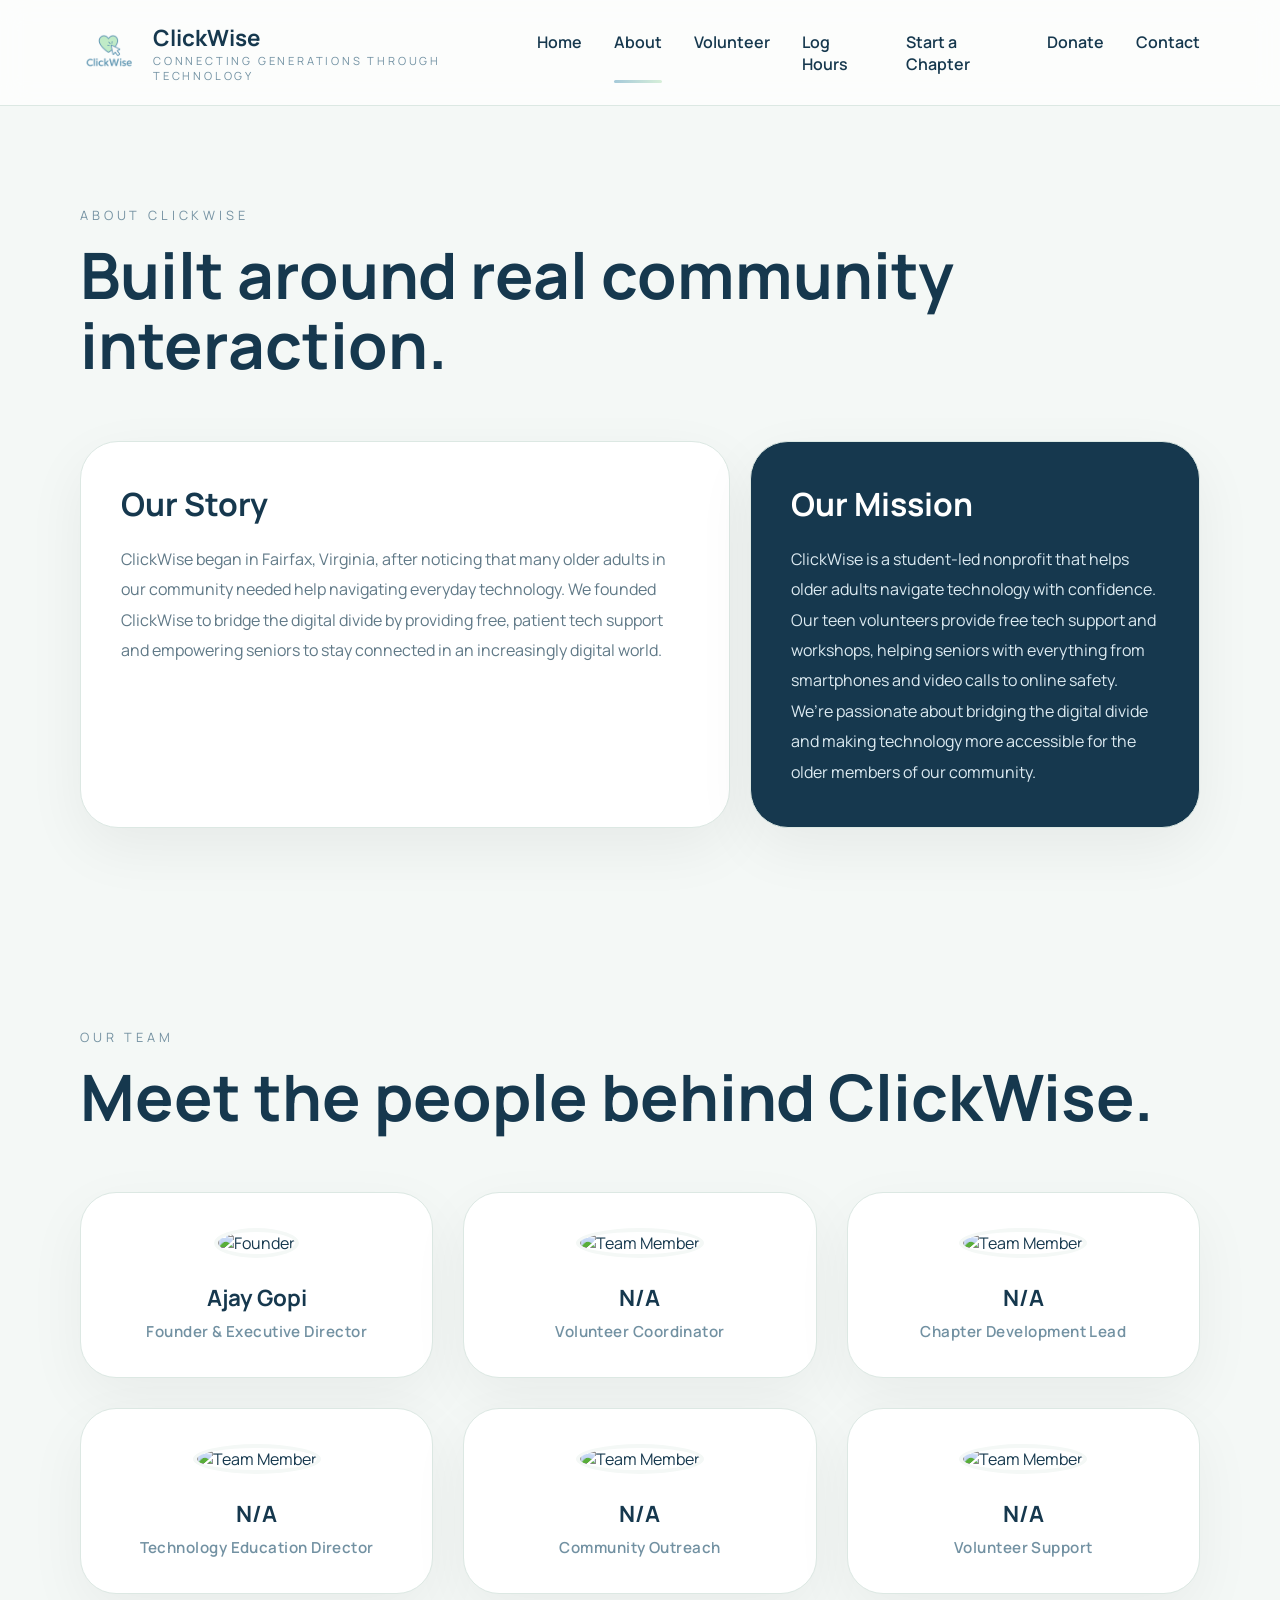
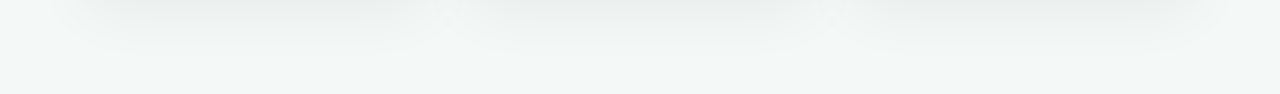
==== about.html @ 91690f91 "initial commit" ====
<!DOCTYPE html>
<html lang="en">
<head>
<meta charset="UTF-8">
<meta name="viewport" content="width=device-width, initial-scale=1.0">
<title>About | ClickWise</title>
<link href="https://fonts.googleapis.com/css2?family=Manrope:wght@300;400;500;600;700;800&family=Instrument+Serif:ital@0;1&display=swap" rel="stylesheet">
<link rel="stylesheet" href="style.css">
</head>
<body>

<nav class="navbar">
<div class="nav-left">
<img src="clickwise_logo.png" class="logo">
<div>
<h1>ClickWise</h1>
<p>Connecting Generations Through Technology</p>
</div>
</div>
<div class="nav-links">
<a href="index.html">Home</a>
<a href="about.html" class="active">About</a>
<a href="volunteer.html">Volunteer</a>
<a href="hours.html">Log Hours</a>
<a href="chapter.html">Start a Chapter</a>
<a href="donate.html">Donate</a>
<a href="contact.html">Contact</a>
</div>
</nav>

<section class="section">
<div class="section-title">
<p>About ClickWise</p>
<h2>Built around real community interaction.</h2>
</div>

<div class="grid-2">
<div class="story-card">
<h3>Our Story</h3>
<p>ClickWise began in Fairfax, Virginia, after noticing that many older adults in our community needed help navigating everyday technology. We founded ClickWise to bridge the digital divide by providing free, patient tech support and empowering seniors to stay connected in an increasingly digital world.
</p>
</div>

<div class="story-card dark-card">
<h3>Our Mission</h3>
<p>ClickWise is a student-led nonprofit that helps older adults navigate technology with confidence. Our teen volunteers provide free tech support and workshops, helping seniors with everything from smartphones and video calls to online safety. We’re passionate about bridging the digital divide and making technology more accessible for the older members of our community.
</p>
</div>
</div>
</section>

<section class="section">
  <div class="section-title">
    <p>Our Team</p>
    <h2>Meet the people behind ClickWise.</h2>
  </div>

  <div class="grid-3">

    <div class="team-card">
      <img src="images/founder.jpg" alt="Founder">
      <h3>Ajay Gopi</h3>
      <p class="role">Founder & Executive Director</p>
    </div>

    <div class="team-card">
      <img src="images/person2.jpg" alt="Team Member">
      <h3>N/A</h3>
      <p class="role">Volunteer Coordinator</p>
    </div>

    <div class="team-card">
      <img src="images/person3.jpg" alt="Team Member">
      <h3>N/A</h3>
      <p class="role">Chapter Development Lead</p>
    </div>

    <div class="team-card">
      <img src="images/person4.jpg" alt="Team Member">
      <h3>N/A</h3>
      <p class="role">Technology Education Director</p>
    </div>

    <div class="team-card">
      <img src="images/person5.jpg" alt="Team Member">
      <h3>N/A</h3>
      <p class="role">Community Outreach</p>
    </div>

    <div class="team-card">
      <img src="images/person6.jpg" alt="Team Member">
      <h3>N/A</h3>
      <p class="role">Volunteer Support</p>
    </div>

  </div>
</section>

<script src="script.js"></script>
</body>
</html>
---- style.css ----
* {
  margin: 0;
  padding: 0;
  box-sizing: border-box;
}

html {
  scroll-behavior: smooth;
}

body {
  font-family: 'Manrope', sans-serif;
  background: #f4f8f6;
  color: #16384E;
  overflow-x: hidden;
}

:root {
  --primary: #16384E;
  --secondary: #6B9FB8;
  --mint: #DDF5E4;
  --light: #F4F8F6;
  --white: #ffffff;
  --border: #DCE8E3;
}

.serif {
  font-family: 'Instrument Serif', serif;
}

.navbar {
  position: sticky;
  top: 0;
  z-index: 999;
  display: flex;
  justify-content: space-between;
  align-items: center;
  padding: 22px 80px;
  backdrop-filter: blur(14px);
  background: rgba(255,255,255,0.7);
  border-bottom: 1px solid var(--border);
}

.nav-left {
  display: flex;
  align-items: center;
  gap: 15px;
}

.logo {
  width: 58px;
  height: 58px;
  object-fit: contain;
  border-radius: 18px;
}

.nav-left h1 {
  font-size: 1.4rem;
}

.nav-left p {
  font-size: 0.7rem;
  letter-spacing: 0.25em;
  text-transform: uppercase;
  color: #7291A2;
}

.nav-links {
  display: flex;
  gap: 32px;
}

.nav-links a {
  color: var(--primary);
  text-decoration: none;
  font-weight: 600;
  position: relative;
}

.nav-links a::after {
  content: '';
  position: absolute;
  bottom: -6px;
  left: 0;
  width: 0%;
  height: 2px;
  background: var(--secondary);
  transition: 0.3s ease;
}

.nav-links a:hover::after {
  width: 100%;
}

.secondary-btn {
  display: inline-flex;
  align-items: center;
  justify-content: center;
  border-radius: 999px;
  padding: 18px 30px;
  text-decoration: none;
  font-weight: 600;
  transition: 0.35s ease;
}

.primary-btn {
  display: inline-flex;
  align-items: center;
  justify-content: center;
  gap: 10px;

  padding: 18px 34px;

  border: none;
  border-radius: 999px;

  background: linear-gradient(
    135deg,
    #16384E,
    #245673
  );

  color: white;
  text-decoration: none;

  font-family: 'Manrope', sans-serif;
  font-size: 0.95rem;
  font-weight: 700;
  letter-spacing: 0.02em;

  cursor: pointer;

  box-shadow:
    0 15px 30px rgba(22,56,78,.15);

  transition: all .35s ease;
}

.primary-btn:hover {
  transform: translateY(-4px);
  box-shadow:
    0 20px 40px rgba(22,56,78,.22);
}

.primary-btn:active {
  transform: translateY(-1px);
}

.secondary-btn {
  border: 1px solid #A6C8D8;
  color: var(--primary);
}

.secondary-btn:hover {
  background: white;
}

.hero {
  min-height: 92vh;
  display: grid;
  grid-template-columns: 1fr 1fr;
  align-items: center;
  gap: 80px;
  padding: 80px;
  position: relative;
}

.hero::before {
  content: '';
  position: absolute;
  top: -200px;
  left: -150px;
  width: 500px;
  height: 500px;
  background: rgba(186,236,204,0.4);
  border-radius: 50%;
  filter: blur(80px);
}

.hero::after {
  content: '';
  position: absolute;
  bottom: -200px;
  right: -150px;
  width: 500px;
  height: 500px;
  background: rgba(122,183,220,0.35);
  border-radius: 50%;
  filter: blur(90px);
}

.hero-text {
  position: relative;
  z-index: 2;
}

.pill {
  display: inline-flex;
  align-items: center;
  gap: 10px;
  padding: 14px 22px;
  border-radius: 999px;
  border: 1px solid var(--border);
  background: white;
  margin-bottom: 30px;
  box-shadow: 0 10px 30px rgba(0,0,0,0.04);
}

.hero h1 {
  font-size: 6.5rem;
  line-height: 0.95;
  margin-bottom: 30px;
}

.hero h1 span {
  display: block;
  font-family: 'Instrument Serif', serif;
  color: var(--secondary);
  font-style: italic;
  font-weight: 400;
}

.hero p {
  font-size: 1.15rem;
  line-height: 1.9;
  color: #59727F;
  max-width: 620px;
  margin-bottom: 40px;
}

.hero-buttons {
  display: flex;
  gap: 20px;
}

.hero-card,
.card,
.feature-card,
.dashboard-card,
.story-card,
.timeline-card,
.event-card {
  background: white;
  border-radius: 38px;
  border: 1px solid var(--border);
  box-shadow: 0 20px 60px rgba(0,0,0,0.06);
}

.hero-card {
  padding: 45px;
  position: relative;
  z-index: 2;
}

.hero-card h3 {
  text-transform: uppercase;
  letter-spacing: 0.25em;
  font-size: 0.8rem;
  color: #6B8D9E;
  margin-bottom: 30px;
}

.hero-card h2 {
  font-size: 5rem;
  font-weight: 300;
}

.hero-card p {
  margin: 10px 0 40px;
}

.progress-group div {
  display: flex;
  justify-content: space-between;
  margin-bottom: 10px;
}

.progress-bar {
  width: 100%;
  height: 10px;
  background: #E8F0EC;
  border-radius: 999px;
  overflow: hidden;
}

.fill {
  width: 82%;
  height: 100%;
  background: linear-gradient(to right,#7CC8E3,#A5E7B6);
}

.section {
  padding: 100px 80px;
}

.section-title {
  margin-bottom: 60px;
}

.section-title p {
  text-transform: uppercase;
  letter-spacing: 0.3em;
  font-size: 0.8rem;
  color: #7693A3;
  margin-bottom: 16px;
}

.section-title h2 {
  font-size: 4rem;
  line-height: 1.1;
}

.grid-2,
.grid-3 {
  display: grid;
  gap: 30px;
}

.grid-2 {
  grid-template-columns: 1.3fr .9fr;
  gap: 20px;
  max-width: 1150px;
  margin: 0 auto;
}

.grid-3 {
  grid-template-columns: repeat(3,1fr);
}

.feature-card,
.story-card,
.event-card,
.timeline-card,
.dashboard-card {
  padding: 40px;
  transition: 0.4s ease;
}

.feature-card:hover,
.story-card:hover,
.event-card:hover,
.timeline-card:hover,
.dashboard-card:hover {
  transform: translateY(-10px);
}

.dark-card {
  background: var(--primary);
  color: white;
}

.dark-card p {
  color: #D7E8EF;
}

.feature-card h3,
.story-card h3,
.event-card h3,
.timeline-card h3 {
  font-size: 2rem;
  margin-bottom: 18px;
}

.feature-card p,
.story-card p,
.event-card p,
.timeline-card p {
  line-height: 1.9;
  color: #607987;
}

.dark-card p {
  color: #DCEAF1;
}

.timeline {
  display: grid;
  grid-template-columns: repeat(4,1fr);
  gap: 25px;
}

.big-number {
  font-size: 4rem;
  font-weight: 300;
  margin-bottom: 12px;
}

.form-group {
  display: flex;
  flex-direction: column;
  gap: 20px;
}

input,
textarea,
select {
  padding: 20px;
  border-radius: 22px;
  border: none;
  background: #F5F9F7;
  font-family: inherit;
  font-size: 1rem;
}

input:focus,
textarea:focus,
select:focus {
  outline: 2px solid #A5C9D9;
}

.footer {
  padding: 50px 80px;
  display: flex;
  justify-content: space-between;
  color: #6B8797;
}

.stats-grid {
  display: grid;
  grid-template-columns: repeat(4,1fr);
  gap: 25px;
}

.stat-card {
  background: white;
  padding: 40px;
  border-radius: 32px;
  border: 1px solid var(--border);
}

.faq {
  display: flex;
  flex-direction: column;
  gap: 20px;
}

.faq-item {
  background: white;
  padding: 35px;
  border-radius: 28px;
  border: 1px solid var(--border);
  cursor: pointer;
}

.faq-answer {
  display: none;
  margin-top: 18px;
  color: #607987;
  line-height: 1.8;
}

.map-placeholder {
  height: 450px;
  border-radius: 40px;
  background: linear-gradient(135deg,#DDF5E4,#C7DFEC);
  display: flex;
  align-items: center;
  justify-content: center;
  font-size: 2rem;
}

.team-card {
  background: white;
  border: 1px solid var(--border);
  border-radius: 36px;
  padding: 35px;
  text-align: center;
  transition: all 0.35s ease;
  box-shadow: 0 20px 60px rgba(0,0,0,0.05);
}

.team-card:hover {
  transform: translateY(-10px);
}

.team-card img {
  width: 110px;
  height: 110px;
  border-radius: 50%;
  object-fit: cover;
  margin-bottom: 24px;
  border: 4px solid #F4F8F6;
}

.team-card h3 {
  font-size: 1.4rem;
  margin-bottom: 8px;
  color: #16384E;
}

.team-card .role {
  color: #7291A2;
  font-size: 0.95rem;
  font-weight: 600;
  letter-spacing: 0.03em;
}

.hero-slider {
  position: relative;
  z-index: 2;
}

.slider-container {
  position: relative;
  overflow: hidden;
  border-radius: 42px;
  background: white;
  border: 1px solid var(--border);
  box-shadow: 0 30px 80px rgba(0,0,0,0.08);
}

.slide {
  display: none;
  position: relative;
}

.slide.active {
  display: block;
  animation: fadeIn 0.8s ease;
}

.slide img {
  width: 100%;
  height: 650px;
  object-fit: cover;
  display: block;
}

.slide-caption {
  position: absolute;
  left: 25px;
  bottom: 25px;

  background: rgba(255,255,255,0.85);
  backdrop-filter: blur(12px);

  padding: 14px 22px;
  border-radius: 999px;

  font-weight: 600;
  color: #16384E;
}

.slider-btn {
  position: absolute;
  top: 50%;
  transform: translateY(-50%);

  width: 52px;
  height: 52px;

  border: none;
  border-radius: 50%;

  background: rgba(255,255,255,0.9);
  backdrop-filter: blur(12px);

  cursor: pointer;
  font-size: 1.2rem;

  transition: 0.3s;
}

.slider-btn:hover {
  transform: translateY(-50%) scale(1.08);
}

.prev {
  left: 20px;
}

.next {
  right: 20px;
}

.slider-dots {
  position: absolute;
  bottom: 25px;
  right: 25px;

  display: flex;
  gap: 10px;
}

.dot {
  width: 10px;
  height: 10px;
  border-radius: 50%;
  background: rgba(255,255,255,0.5);
}

.dot.active {
  background: white;
}

@keyframes fadeIn {
  from {
    opacity: 0;
    transform: scale(1.02);
  }

  to {
    opacity: 1;
    transform: scale(1);
  }
}

@media(max-width:1100px){
  .hero,
  .grid-2,
  .grid-3,
  .timeline,
  .stats-grid {
    grid-template-columns: 1fr;
  }

  .navbar {
    padding: 20px 30px;
    flex-direction: column;
    gap: 20px;
  }

  .hero,
  .section {
    padding: 60px 30px;
  }

  .hero h1 {
    font-size: 4rem;
  }

  .nav-links {
    flex-wrap: wrap;
    justify-content: center;
  }
}

.workshops-panel {
  display: flex;
  flex-direction: column;
  gap: 20px;
}

.panel-header {
  display: flex;
  justify-content: space-between;
  align-items: center;
  margin-bottom: 10px;
}

.panel-header h3 {
  font-size: 1.6rem;
}

.panel-header span {
  color: #7f98a8;
  font-size: .9rem;
}

.workshop-card {
  background: white;
  border: 1px solid var(--border);
  border-radius: 28px;
  overflow: hidden;
  transition: .3s ease;
  cursor: pointer;
}

.workshop-card:hover {
  transform: translateY(-6px);
  box-shadow: 0 20px 40px rgba(0,0,0,.08);
}

.workshop-card img {
  width: 100%;
  height: 180px;
  object-fit: cover;
  display: block;
}

.workshop-content {
  padding: 24px;
}

.workshop-date {
  display: inline-block;
  padding: 6px 12px;
  background: #EAF5FB;
  color: #4F7488;
  border-radius: 999px;
  font-size: .85rem;
  margin-bottom: 14px;
}

.workshop-content h4 {
  font-size: 1.3rem;
  margin-bottom: 10px;
}

.workshop-content p {
  color: #6F8794;
  line-height: 1.7;
}


.nav-links a::after {
  content: "";
  position: absolute;
  left: 0;
  bottom: -8px;
  width: 0;
  height: 3px;
  border-radius: 999px;
  background: linear-gradient(
    90deg,
    #A5C9D9,
    #D7EFD9
  );
  transition: width .3s ease;
}

.nav-links a:hover::after {
  width: 100%;
}

.nav-links a.active::after {
  width: 100%;
}

.contact-card{
  display:flex;
  flex-direction:column;
  gap:28px;
  justify-content:center;
}

.contact-row{
  display:flex;
  align-items:flex-start;
  gap:18px;
}

.contact-icon{
    width:48px;
    height:48px;
    border-radius:14px;
    background:rgba(255,255,255,.08);
    display:flex;
    align-items:center;
    justify-content:center;
    color:#A5C9D9;
    font-size:1.1rem;
    flex-shrink:0;
}

.contact-row h4{
  margin-bottom:6px;
  font-size:1.05rem;
  color:white;
}

.contact-row p{
  margin:0;
  color:rgba(255,255,255,.75);
  line-height:1.6;
}

.send-btn{
    display:inline-flex;
    align-items:center;
    gap:10px;

    padding:16px 28px;

    border:none;
    border-radius:999px;

    background:linear-gradient(
        135deg,
        #A5C9D9,
        #D7EFD9
    );

    color:#163A52;
    font-family:'Manrope',sans-serif;
    font-size:1rem;
    font-weight:700;

    cursor:pointer;
    transition:.3s ease;
}

.send-btn:hover{
    transform:translateY(-3px);
    box-shadow:0 12px 24px rgba(0,0,0,.12);
}

/* Smaller contact card */

.contact-card {
    width: 100%;
    max-width: 500px;
    padding: 40px;
    height: fit-content;
    align-self: start;
}

.contact-card {
  display: flex;
  flex-direction: column;
  justify-content: flex-start;
  gap: 22px;
}

.contact-card {
    justify-content: flex-start;
}

/* Better contact rows */

.contact-row{
    display:flex;
    align-items:center;
    gap:18px;
}

.contact-row:not(:last-child){
    margin-bottom:18px;
}

/* Icon styling */

.contact-icon{
    width:52px;
    height:52px;

    border-radius:16px;

    background:rgba(255,255,255,.08);

    display:flex;
    align-items:center;
    justify-content:center;

    color:#A5C9D9;
    font-size:1.1rem;
}

/* Text styling */

.contact-row h4{
    margin:0 0 4px;
    font-size:1rem;
    color:white;
}

.contact-row p{
    margin:0;
    color:rgba(255,255,255,.75);
}

/* Links */

.contact-link{
    color:rgba(255,255,255,.75);
    text-decoration:none;
    transition:.2s;
}

.contact-link:hover{
    color:#D7EFD9;
}

/* Better button */

.send-btn{
    display:inline-flex;
    align-items:center;
    justify-content:center;
    gap:10px;

    padding:18px 32px;

    border:none;
    border-radius:999px;

    background:#16384E;

    color:white;

    font-family:'Manrope',sans-serif;
    font-size:.95rem;
    font-weight:700;

    cursor:pointer;
    transition:.3s ease;
}

.send-btn:hover{
    transform:translateY(-3px);
    background:#1E4B68;
    box-shadow:0 15px 30px rgba(22,56,78,.18);
}

.impact-image{
    width:100%;
    height:350px;
    object-fit:cover;
    border-radius:28px;
    margin-bottom:30px;
}

.impact-content h2{
    font-size:2.2rem;
    margin-bottom:15px;
}

.impact-content p{
    color:#607987;
    line-height:1.9;
    max-width:800px;
}

.impact-banner{
    display:grid;
    grid-template-columns:1.2fr 1fr;
    gap:40px;

    background:white;
    border:1px solid var(--border);
    border-radius:38px;

    padding:45px;

    box-shadow:0 20px 60px rgba(0,0,0,.05);
}

.impact-label{
    font-size:.8rem;
    letter-spacing:.3em;
    text-transform:uppercase;
    color:#7291A2;
    margin-bottom:20px;
}

.impact-banner h3{
    font-size:3rem;
    line-height:1.1;
    margin-bottom:20px;
    color:var(--primary);
}

.impact-banner p{
    color:#607987;
    line-height:1.9;
}

.impact-stats{
    display:flex;
    gap:40px;
    margin-top:35px;
}

.impact-stat h4{
    font-size:2.5rem;
    color:var(--primary);
}

.impact-stat span{
    color:#7291A2;
}

.impact-image img{
    width:100%;
    height:100%;
    object-fit:cover;
    border-radius:28px;
}

@media(max-width:1100px){

    .impact-banner{
        grid-template-columns:1fr;
    }

}

.volunteer-events{
    max-width:1100px;
    margin:0 auto;
}

.volunteer-intro{
    margin-bottom:30px;
}

.volunteer-intro h3{
    font-size:2rem;
    margin-bottom:10px;
}

.volunteer-intro p{
    color:#607987;
    line-height:1.8;
}

.event-row{
    display:grid;
    grid-template-columns:
      260px
      1fr
      60px;

    align-items:center;

    gap:30px;

    background:white;
    border:1px solid var(--border);
    border-radius:32px;

    overflow:hidden;

    text-decoration:none;
    color:inherit;

    margin-bottom:24px;

    transition:.3s ease;
}

.event-row:hover{
    transform:translateY(-6px);
    box-shadow:0 20px 50px rgba(0,0,0,.08);
}

.event-row img{
    width:100%;
    height:220px;
    object-fit:cover;
}

.event-row-content{
    padding:20px 0;
}

.event-date{
    display:inline-block;

    background:#EAF5FB;

    color:#557B90;

    padding:8px 14px;

    border-radius:999px;

    font-size:.85rem;

    margin-bottom:16px;
}

.event-row-content h4{
    font-size:2rem;
    margin-bottom:12px;
}

.event-row-content p{
    color:#607987;
    line-height:1.8;
}

.event-arrow{
    font-size:2rem;
    color:#7291A2;
    padding-right:30px;
}

@media(max-width:900px){

.event-row{
    grid-template-columns:1fr;
}

.event-row img{
    height:250px;
}

.event-arrow{
    display:none;
}

}
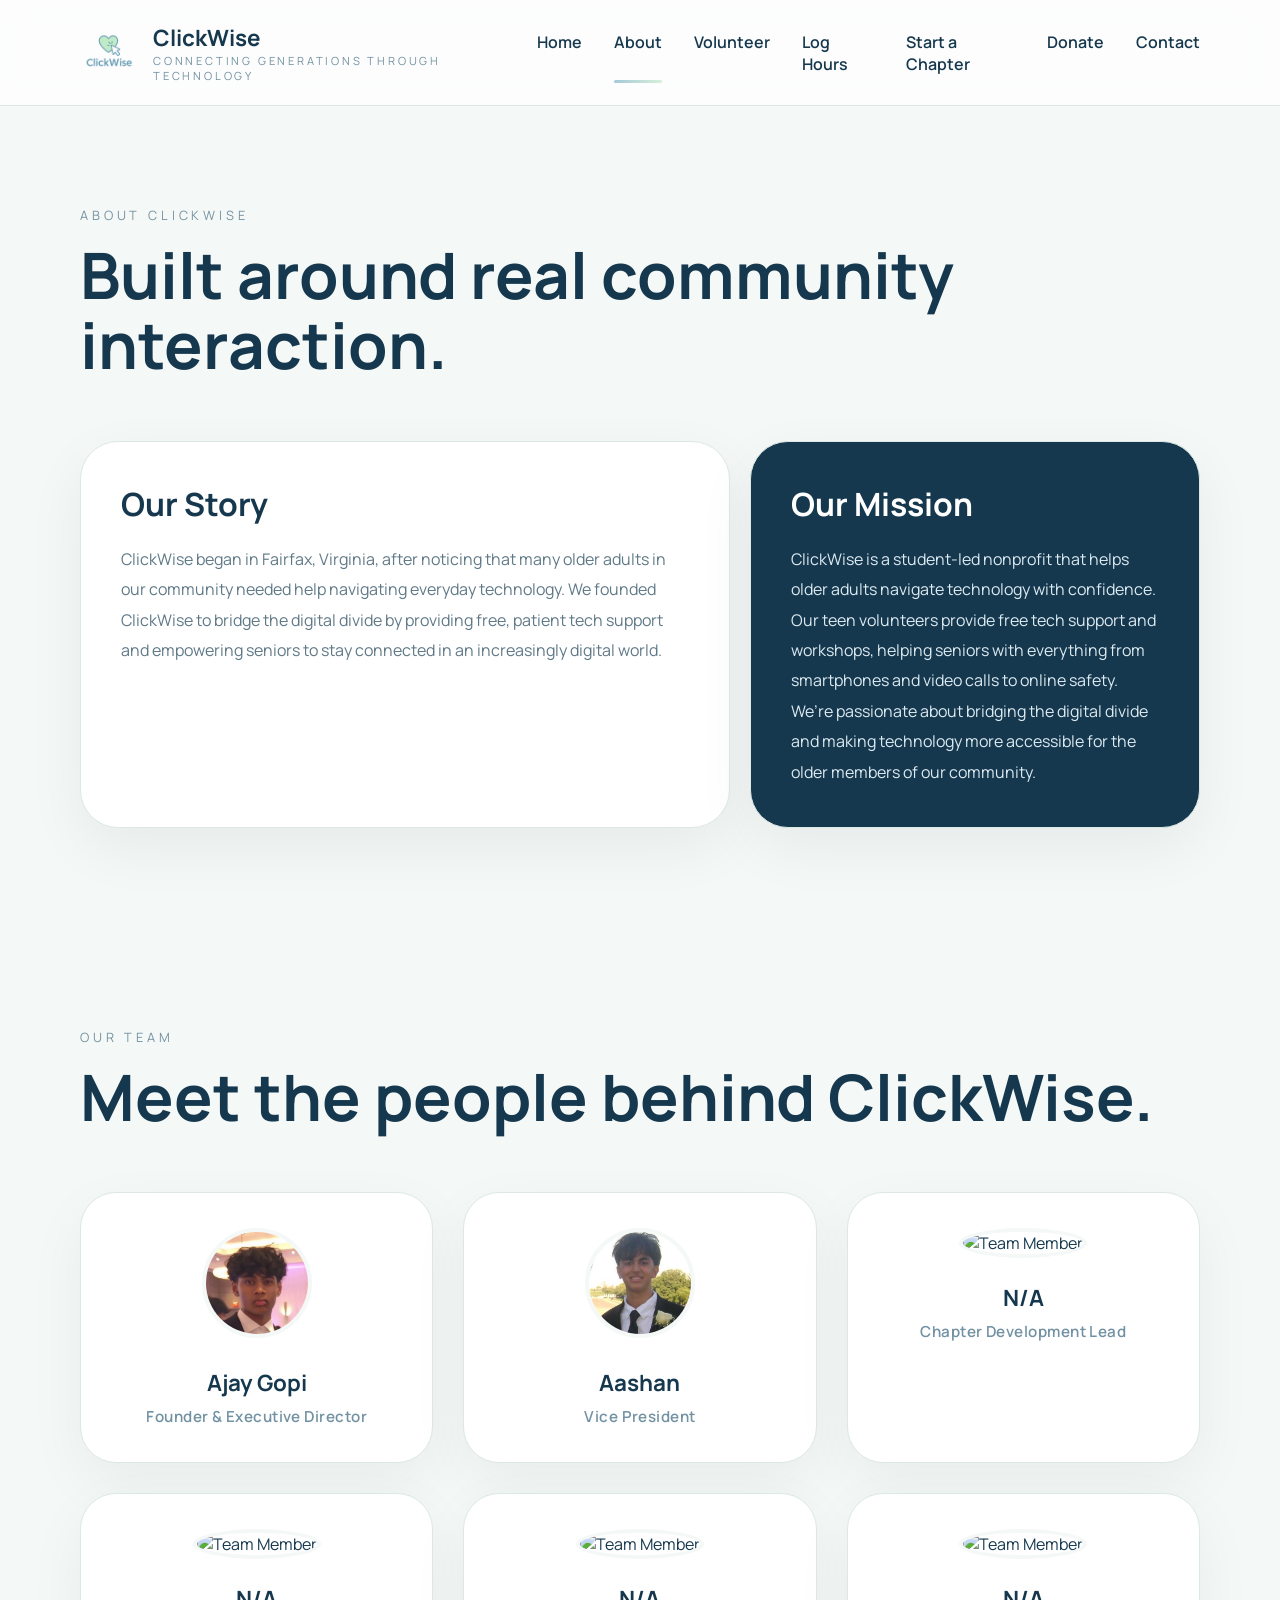
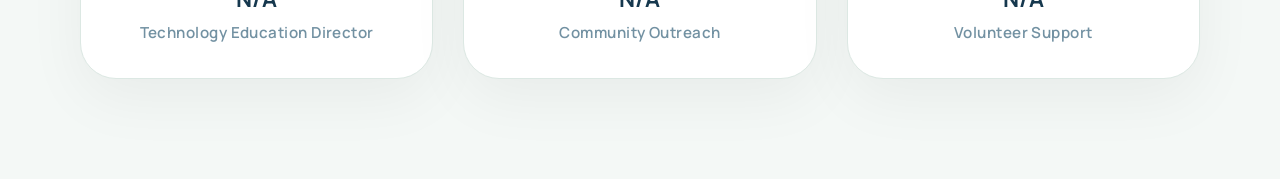
==== commit e0c2cdc1: "update" ====
--- a/about.html
+++ b/about.html
@@ -4,6 +4,12 @@
 <meta charset="UTF-8">
 <meta name="viewport" content="width=device-width, initial-scale=1.0">
 <title>About | ClickWise</title>
+
+<link rel="apple-touch-icon" sizes="180x180" href="/apple-touch-icon.png">
+<link rel="icon" type="image/png" sizes="32x32" href="/favicon-32x32.png">
+<link rel="icon" type="image/png" sizes="16x16" href="/favicon-16x16.png">
+<link rel="manifest" href="/site.webmanifest">
+
 <link href="https://fonts.googleapis.com/css2?family=Manrope:wght@300;400;500;600;700;800&family=Instrument+Serif:ital@0;1&display=swap" rel="stylesheet">
 <link rel="stylesheet" href="style.css">
 </head>
@@ -58,15 +64,15 @@
   <div class="grid-3">
 
     <div class="team-card">
-      <img src="images/founder.jpg" alt="Founder">
+      <img src="images/AJAY.jpeg" alt="Founder">
       <h3>Ajay Gopi</h3>
       <p class="role">Founder & Executive Director</p>
     </div>
 
     <div class="team-card">
-      <img src="images/person2.jpg" alt="Team Member">
-      <h3>N/A</h3>
-      <p class="role">Volunteer Coordinator</p>
+      <img src="images/AASHAN.jpeg" alt="Team Member">
+      <h3>Aashan </h3>
+      <p class="role">Vice President</p>
     </div>
 
     <div class="team-card">
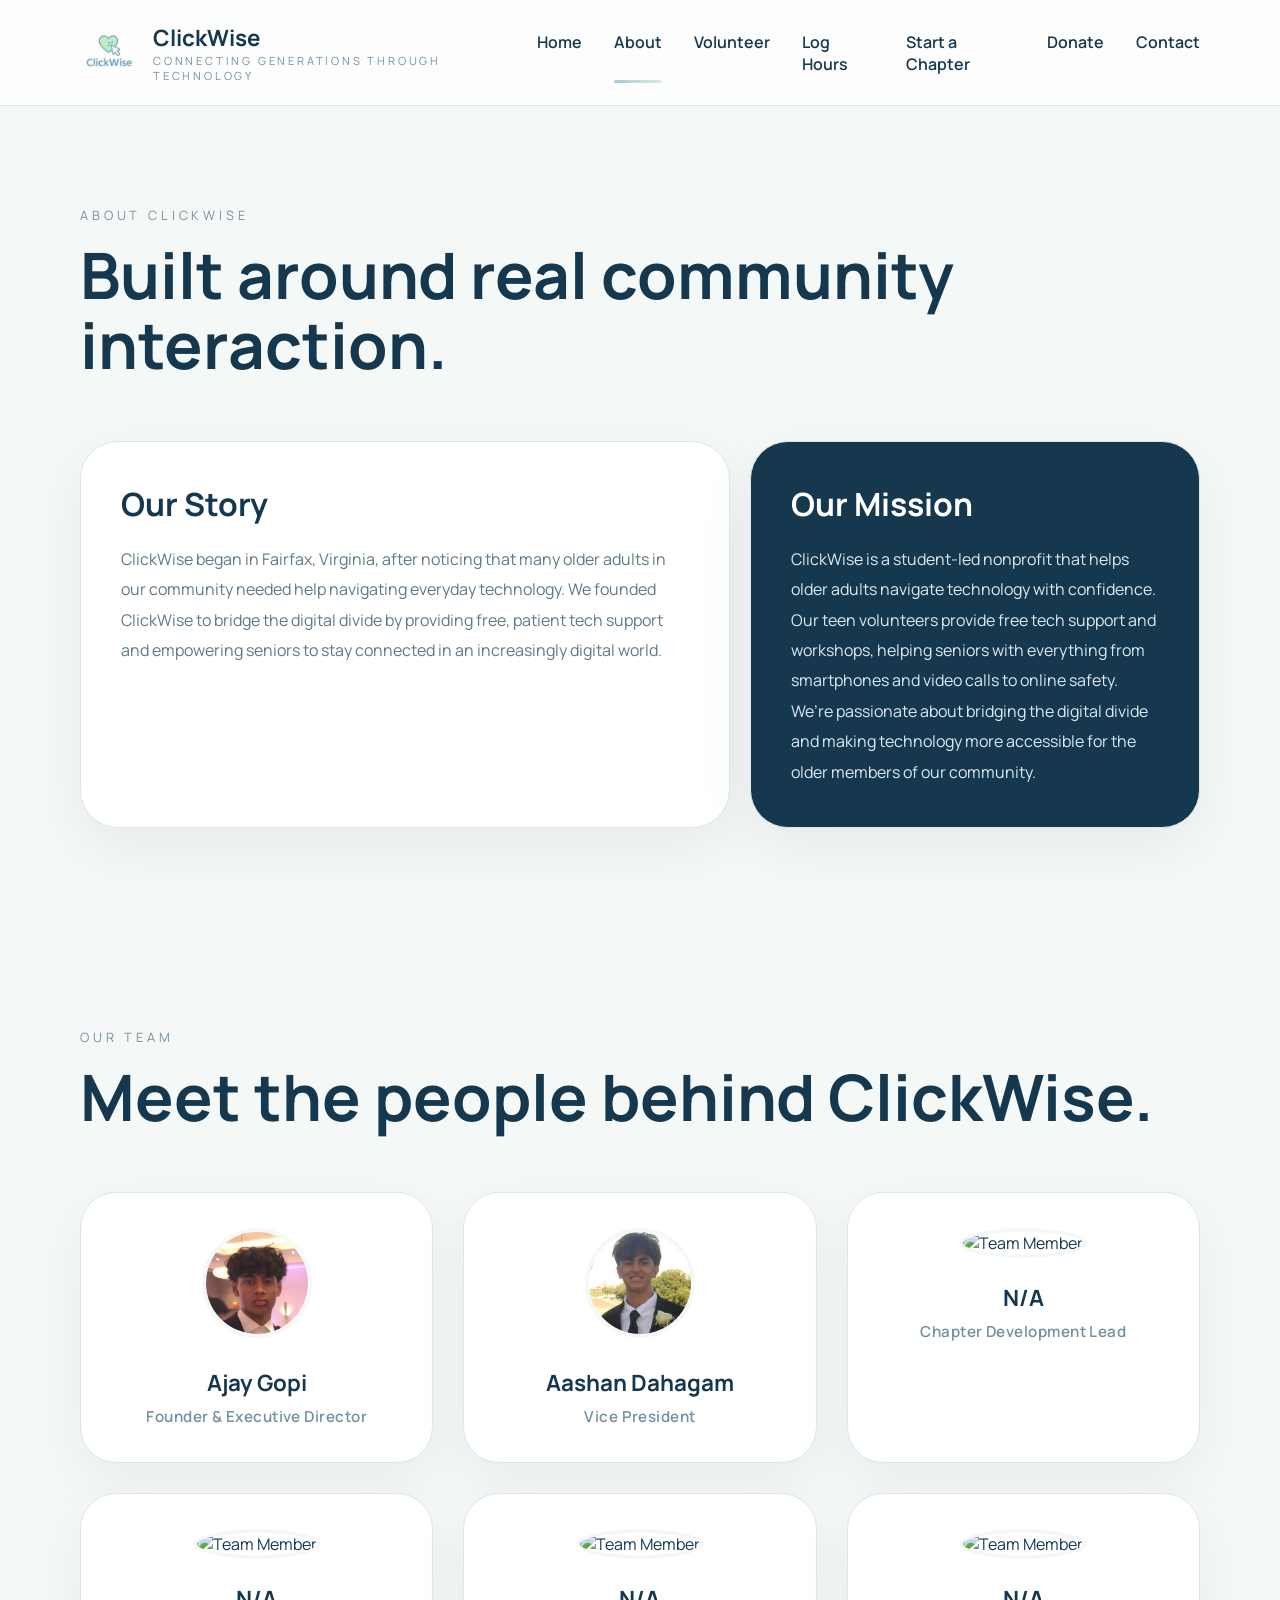
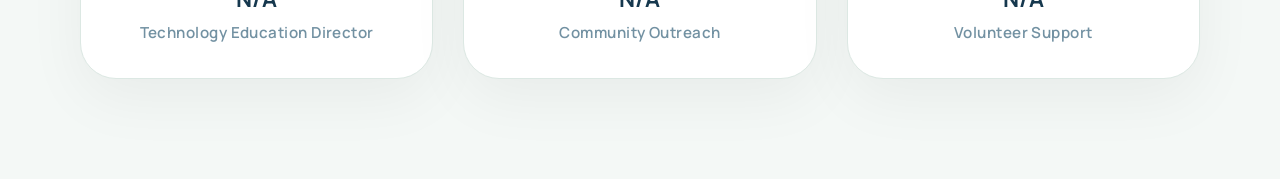
==== commit 36c21f00: "name" ====
--- a/about.html
+++ b/about.html
@@ -71,7 +71,7 @@
 
     <div class="team-card">
       <img src="images/AASHAN.jpeg" alt="Team Member">
-      <h3>Aashan </h3>
+      <h3>Aashan Dahagam</h3>
       <p class="role">Vice President</p>
     </div>
 
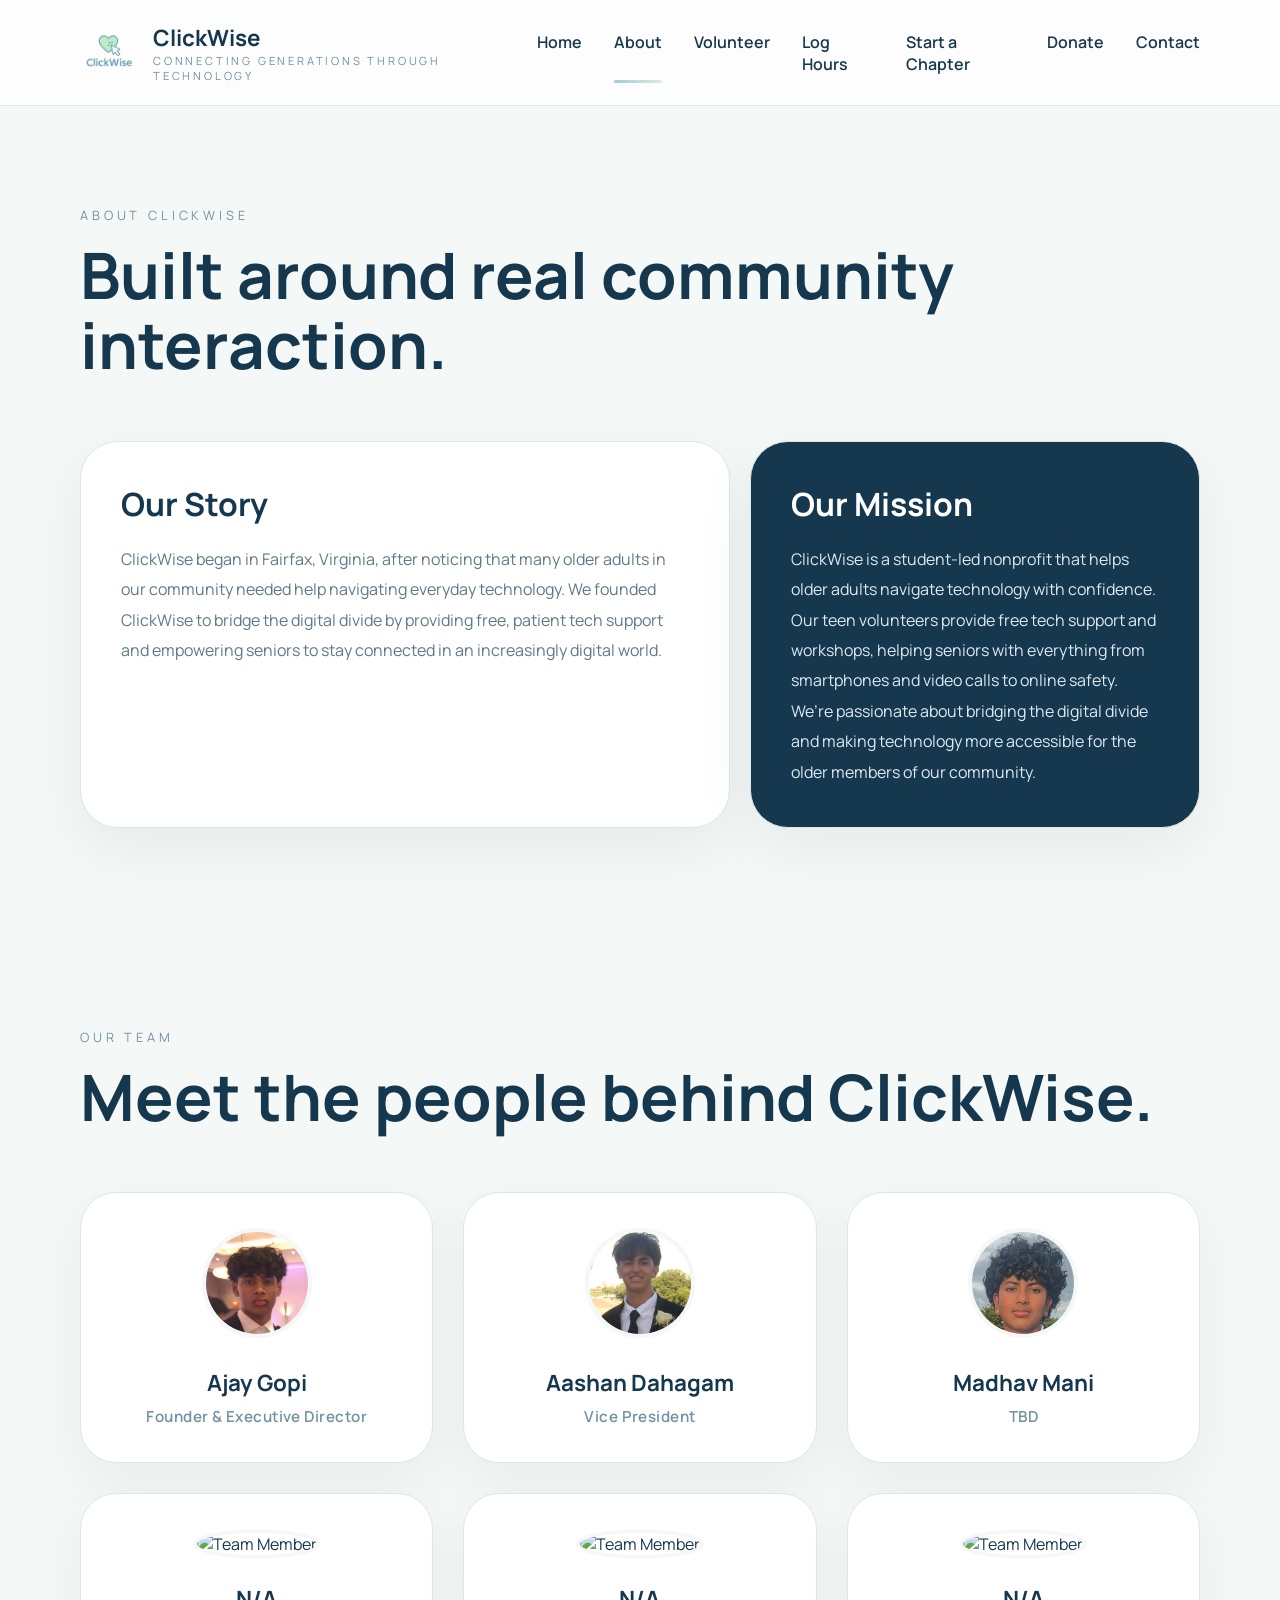
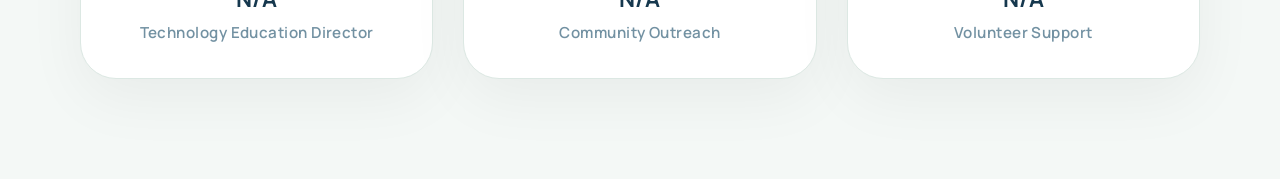
==== commit 991b451e: "update" ====
--- a/about.html
+++ b/about.html
@@ -76,9 +76,9 @@
     </div>
 
     <div class="team-card">
-      <img src="images/person3.jpg" alt="Team Member">
-      <h3>N/A</h3>
-      <p class="role">Chapter Development Lead</p>
+      <img src="images/madhav.jpeg" alt="Team Member">
+      <h3>Madhav Mani</h3>
+      <p class="role">TBD</p>
     </div>
 
     <div class="team-card">
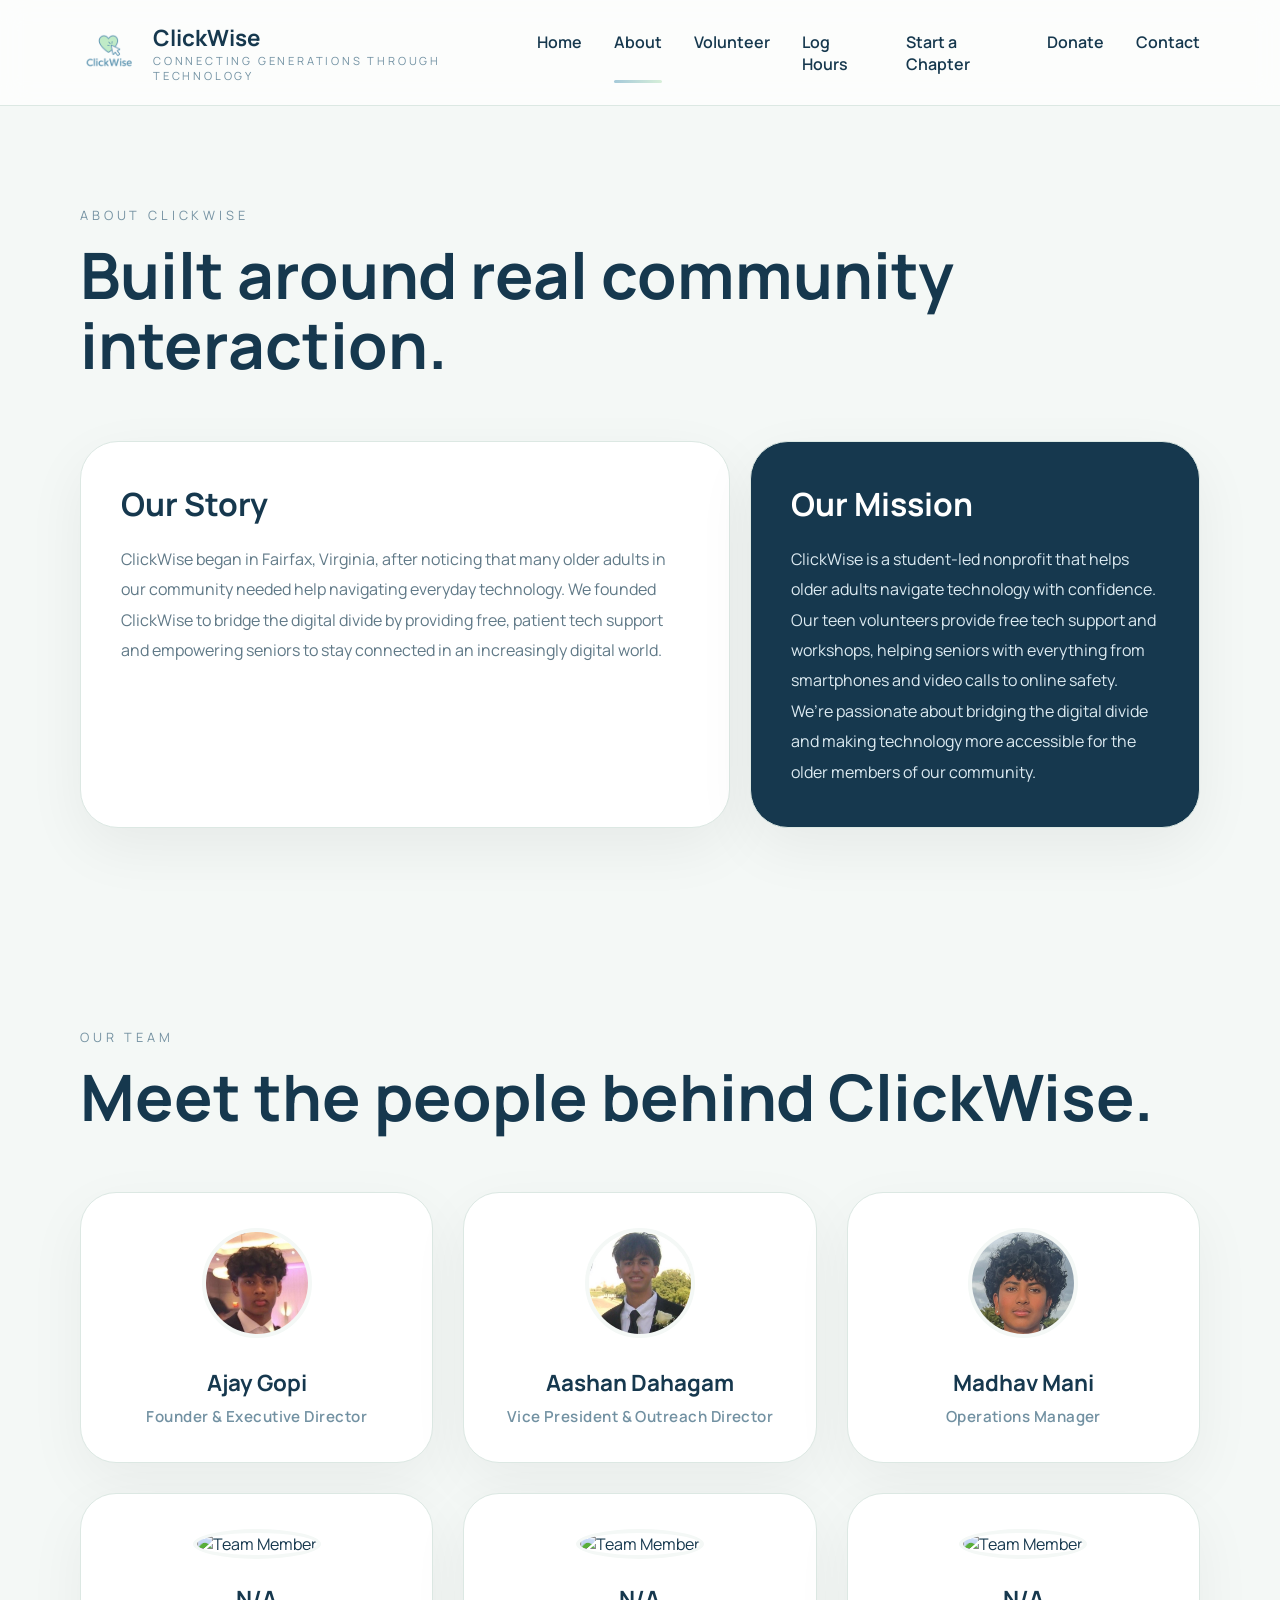
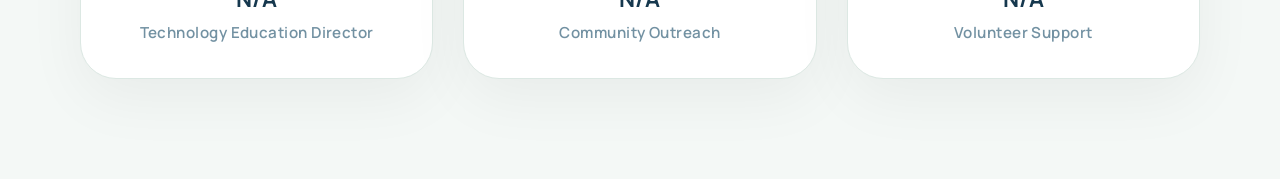
==== commit 7f3530f7: "Update website" ====
--- a/about.html
+++ b/about.html
@@ -72,13 +72,13 @@
     <div class="team-card">
       <img src="images/AASHAN.jpeg" alt="Team Member">
       <h3>Aashan Dahagam</h3>
-      <p class="role">Vice President</p>
+      <p class="role">Vice President & Outreach Director</p>
     </div>
 
     <div class="team-card">
       <img src="images/madhav.jpeg" alt="Team Member">
       <h3>Madhav Mani</h3>
-      <p class="role">TBD</p>
+      <p class="role">Operations Manager</p>
     </div>
 
     <div class="team-card">
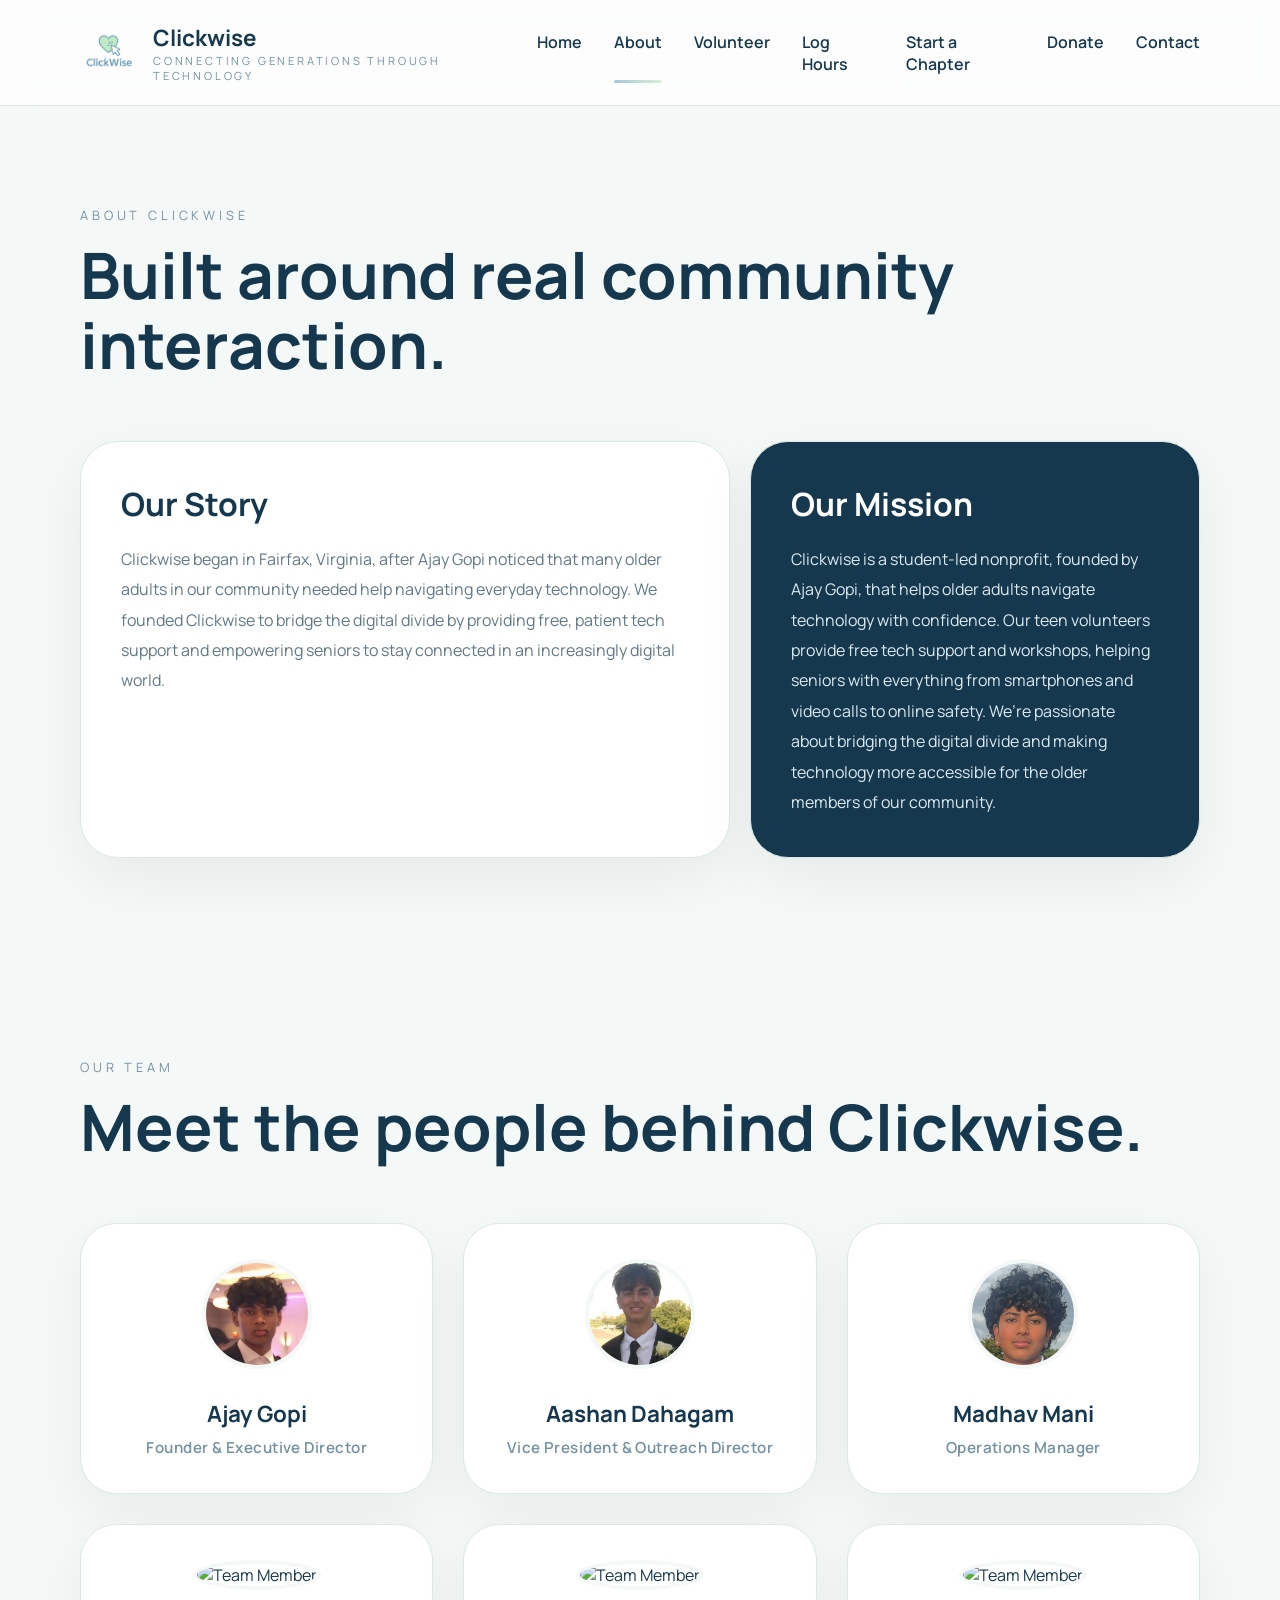
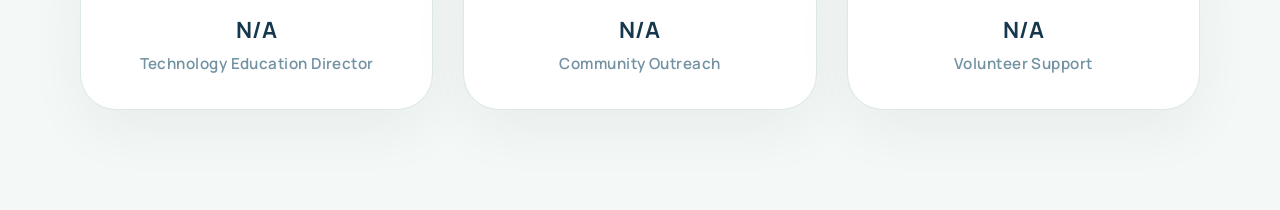
==== commit 2c9d7d79: "fix" ====
--- a/about.html
+++ b/about.html
@@ -3,7 +3,7 @@
 <head>
 <meta charset="UTF-8">
 <meta name="viewport" content="width=device-width, initial-scale=1.0">
-<title>About | ClickWise</title>
+<title>About | Clickwise</title>
 
 <link rel="apple-touch-icon" sizes="180x180" href="/apple-touch-icon.png">
 <link rel="icon" type="image/png" sizes="32x32" href="/favicon-32x32.png">
@@ -19,7 +19,7 @@
 <div class="nav-left">
 <img src="clickwise_logo.png" class="logo">
 <div>
-<h1>ClickWise</h1>
+<h1>Clickwise</h1>
 <p>Connecting Generations Through Technology</p>
 </div>
 </div>
@@ -36,20 +36,20 @@
 
 <section class="section">
 <div class="section-title">
-<p>About ClickWise</p>
+<p>About Clickwise</p>
 <h2>Built around real community interaction.</h2>
 </div>
 
 <div class="grid-2">
 <div class="story-card">
 <h3>Our Story</h3>
-<p>ClickWise began in Fairfax, Virginia, after noticing that many older adults in our community needed help navigating everyday technology. We founded ClickWise to bridge the digital divide by providing free, patient tech support and empowering seniors to stay connected in an increasingly digital world.
+<p>Clickwise began in Fairfax, Virginia, after Ajay Gopi noticed that many older adults in our community needed help navigating everyday technology. We founded Clickwise to bridge the digital divide by providing free, patient tech support and empowering seniors to stay connected in an increasingly digital world.
 </p>
 </div>
 
 <div class="story-card dark-card">
 <h3>Our Mission</h3>
-<p>ClickWise is a student-led nonprofit that helps older adults navigate technology with confidence. Our teen volunteers provide free tech support and workshops, helping seniors with everything from smartphones and video calls to online safety. We’re passionate about bridging the digital divide and making technology more accessible for the older members of our community.
+<p>Clickwise is a student-led nonprofit, founded by Ajay Gopi, that helps older adults navigate technology with confidence. Our teen volunteers provide free tech support and workshops, helping seniors with everything from smartphones and video calls to online safety. We’re passionate about bridging the digital divide and making technology more accessible for the older members of our community.
 </p>
 </div>
 </div>
@@ -58,7 +58,7 @@
 <section class="section">
   <div class="section-title">
     <p>Our Team</p>
-    <h2>Meet the people behind ClickWise.</h2>
+    <h2>Meet the people behind Clickwise.</h2>
   </div>
 
   <div class="grid-3">
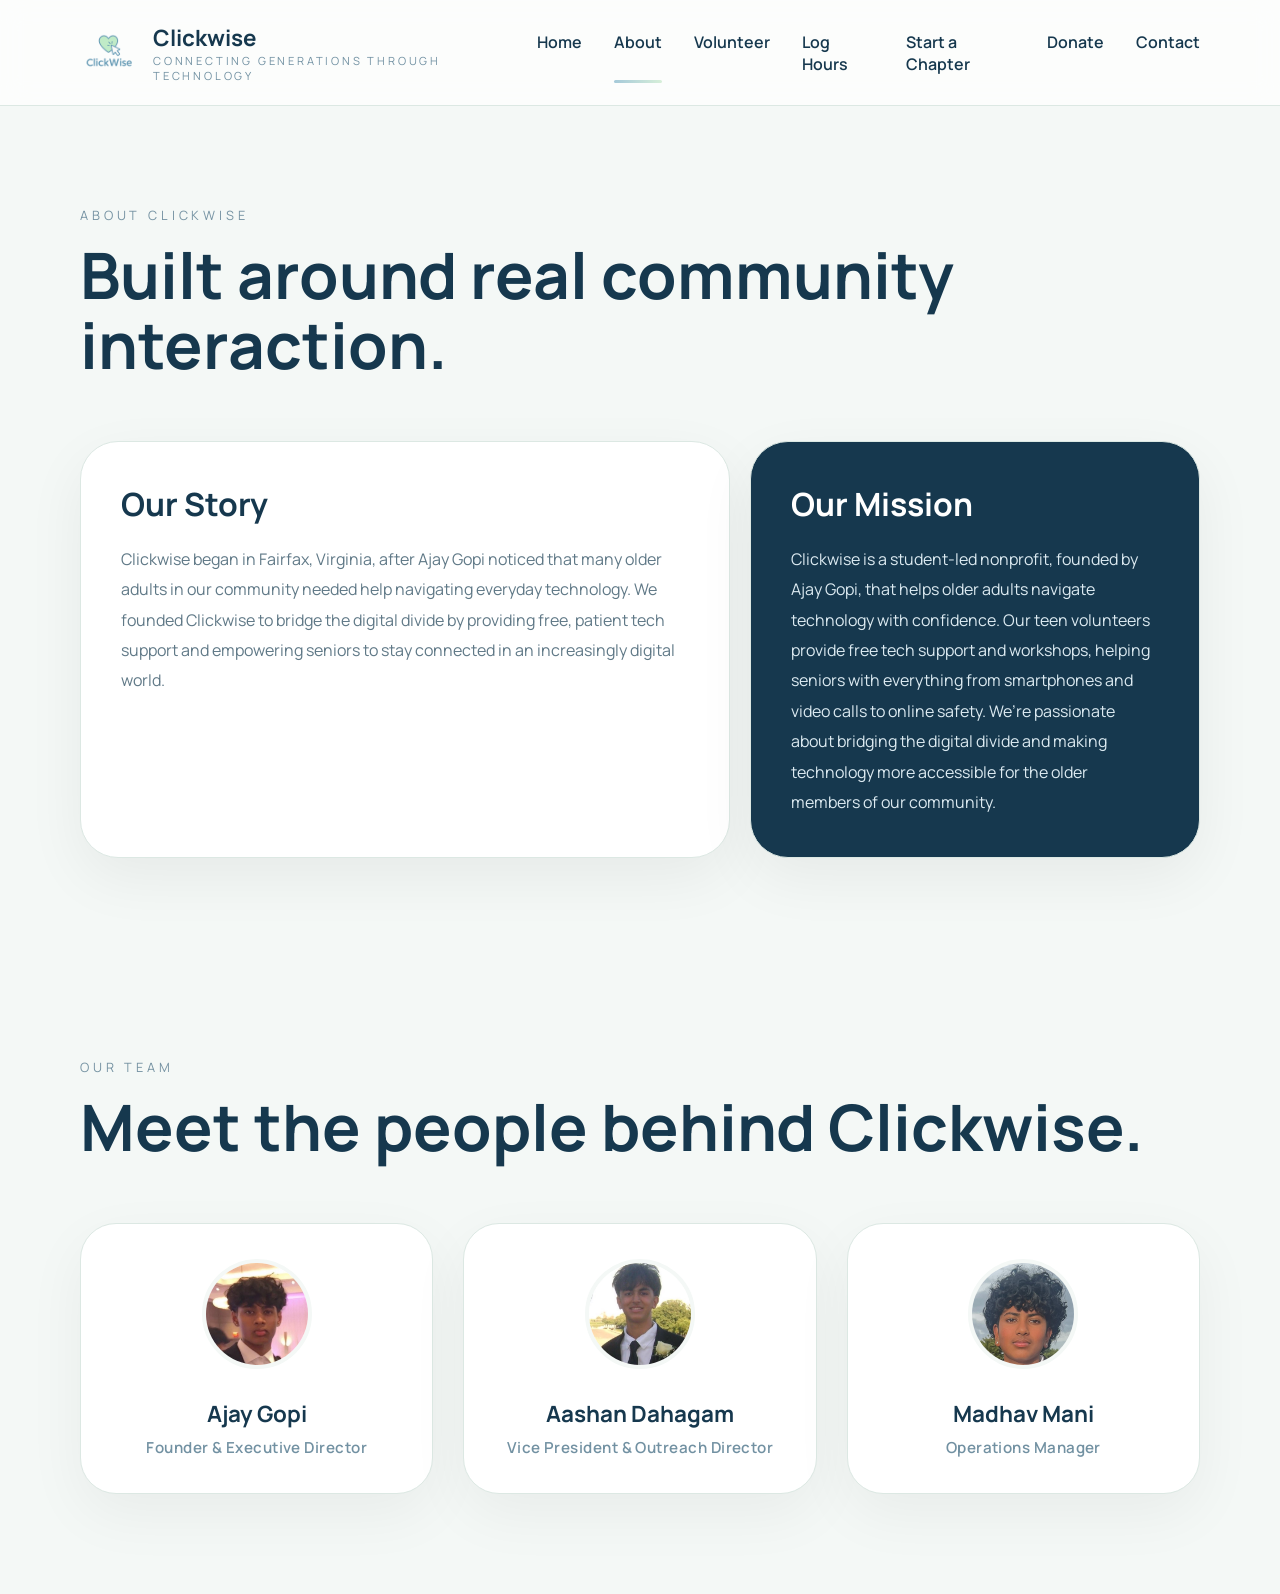
==== commit 267fe013: "i" ====
--- a/about.html
+++ b/about.html
@@ -81,7 +81,7 @@
       <p class="role">Operations Manager</p>
     </div>
 
-    <div class="team-card">
+    <!-- <div class="team-card">
       <img src="images/person4.jpg" alt="Team Member">
       <h3>N/A</h3>
       <p class="role">Technology Education Director</p>
@@ -98,7 +98,7 @@
       <h3>N/A</h3>
       <p class="role">Volunteer Support</p>
     </div>
-
+  -->
   </div>
 </section>
 
--- a/style.css
+++ b/style.css
@@ -1090,4 +1090,479 @@
     display:none;
 }
 
+
+
+}
+
+/* =========================================
+   CHAPTER PAGE
+========================================= */
+
+.chapter-hero {
+  margin-bottom: 30px;
+}
+
+
+/* MAP */
+
+.chapter-map-wrapper {
+  position: relative;
+  width: 100%;
+  height: 620px;
+  border-radius: 28px;
+  overflow: hidden;
+  border: 1px solid rgba(22, 56, 78, 0.12);
+  box-shadow: 0 20px 60px rgba(22, 56, 78, 0.08);
+}
+
+#chapterMap {
+  width: 100%;
+  height: 100%;
+}
+
+
+/* MAP OVERLAY */
+
+.map-overlay {
+  position: absolute;
+  top: 24px;
+  left: 24px;
+  z-index: 500;
+
+  width: 300px;
+
+  padding: 24px;
+
+  border-radius: 20px;
+
+  background: rgba(255, 255, 255, 0.92);
+
+  backdrop-filter: blur(16px);
+  -webkit-backdrop-filter: blur(16px);
+
+  box-shadow: 0 12px 35px rgba(22, 56, 78, 0.12);
+}
+
+.map-status {
+  display: flex;
+  align-items: center;
+  gap: 8px;
+
+  font-size: 12px;
+  font-weight: 800;
+
+  text-transform: uppercase;
+  letter-spacing: 0.08em;
+
+  color: #16384E;
+
+  margin-bottom: 14px;
+}
+
+.status-dot {
+  width: 8px;
+  height: 8px;
+
+  border-radius: 50%;
+
+  background: #6B9FB8;
+
+  box-shadow: 0 0 0 5px rgba(107, 159, 184, 0.15);
+}
+
+.map-overlay h3 {
+  margin: 0 0 8px;
+
+  font-family: "Instrument Serif", serif;
+
+  font-size: 30px;
+
+  font-weight: 400;
+
+  color: #16384E;
+}
+
+.map-overlay p {
+  margin: 0;
+
+  font-size: 14px;
+
+  line-height: 1.6;
+
+  color: #60717b;
+}
+
+
+/* CUSTOM MAP MARKER */
+
+.custom-marker {
+  background: transparent;
+  border: none;
+}
+
+.marker-core {
+  position: absolute;
+
+  width: 16px;
+  height: 16px;
+
+  top: 7px;
+  left: 7px;
+
+  border-radius: 50%;
+
+  background: #16384E;
+
+  border: 3px solid white;
+
+  box-shadow:
+    0 3px 12px rgba(22, 56, 78, 0.35);
+}
+
+.marker-pulse {
+  position: absolute;
+
+  width: 30px;
+  height: 30px;
+
+  top: 0;
+  left: 0;
+
+  border-radius: 50%;
+
+  background: rgba(107, 159, 184, 0.22);
+
+  animation: markerPulse 2s infinite;
+}
+
+@keyframes markerPulse {
+
+  0% {
+    transform: scale(.7);
+    opacity: .8;
+  }
+
+  70% {
+    transform: scale(1.4);
+    opacity: 0;
+  }
+
+  100% {
+    transform: scale(1.4);
+    opacity: 0;
+  }
+
+}
+
+
+/* POPUP */
+
+.leaflet-popup-content-wrapper {
+  border-radius: 16px;
+
+  box-shadow:
+    0 12px 35px rgba(22, 56, 78, 0.15);
+}
+
+.leaflet-popup-content {
+  margin: 18px 20px;
+}
+
+.chapter-popup {
+  min-width: 170px;
+}
+
+.popup-label {
+  font-size: 10px;
+
+  font-weight: 800;
+
+  letter-spacing: .08em;
+
+  color: #6B9FB8;
+
+  margin-bottom: 6px;
+}
+
+.chapter-popup h3 {
+  margin: 0;
+
+  font-family: "Instrument Serif", serif;
+
+  font-size: 27px;
+
+  font-weight: 400;
+
+  color: #16384E;
+}
+
+.chapter-popup p {
+  margin: 2px 0 12px;
+
+  color: #71808a;
+
+  font-size: 13px;
+}
+
+.popup-status {
+  display: flex;
+
+  align-items: center;
+
+  gap: 7px;
+
+  font-size: 11px;
+
+  font-weight: 700;
+
+  color: #16384E;
+}
+
+.popup-status span {
+  width: 7px;
+  height: 7px;
+
+  border-radius: 50%;
+
+  background: #6B9FB8;
+}
+
+
+/* LOCATION CARDS */
+
+.chapter-locations {
+  display: grid;
+
+  grid-template-columns: repeat(3, 1fr);
+
+  gap: 16px;
+
+  margin-top: 18px;
+}
+
+.chapter-location-card {
+
+  display: flex;
+
+  align-items: center;
+
+  gap: 18px;
+
+  padding: 24px;
+
+  background: #ffffff;
+
+  border: 1px solid rgba(22, 56, 78, 0.1);
+
+  border-radius: 20px;
+
+  transition:
+    transform .25s ease,
+    box-shadow .25s ease,
+    border-color .25s ease;
+}
+
+.chapter-location-card:hover {
+
+  transform: translateY(-4px);
+
+  border-color: rgba(107, 159, 184, 0.5);
+
+  box-shadow:
+    0 15px 35px rgba(22, 56, 78, 0.08);
+}
+
+.location-number {
+
+  display: flex;
+
+  align-items: center;
+  justify-content: center;
+
+  width: 44px;
+  height: 44px;
+
+  flex-shrink: 0;
+
+  border-radius: 14px;
+
+  background: #DDF5E4;
+
+  color: #16384E;
+
+  font-size: 12px;
+
+  font-weight: 800;
+}
+
+.chapter-location-card span {
+
+  font-size: 11px;
+
+  font-weight: 700;
+
+  text-transform: uppercase;
+
+  letter-spacing: .08em;
+
+  color: #6B9FB8;
+}
+
+.chapter-location-card h3 {
+
+  margin: 3px 0 2px;
+
+  font-family: "Instrument Serif", serif;
+
+  font-size: 25px;
+
+  font-weight: 400;
+
+  color: #16384E;
+}
+
+.chapter-location-card p {
+
+  margin: 0;
+
+  font-size: 12px;
+
+  color: #7b8a92;
+}
+
+
+/* CTA */
+
+.chapter-cta-section {
+  padding-top: 30px;
+}
+
+.chapter-cta {
+
+  display: flex;
+
+  align-items: center;
+
+  justify-content: space-between;
+
+  gap: 50px;
+
+  padding: 55px;
+
+  border-radius: 28px;
+
+  background: #16384E;
+
+  color: white;
+
+  overflow: hidden;
+
+  position: relative;
+}
+
+.chapter-cta::after {
+
+  content: "";
+
+  position: absolute;
+
+  width: 350px;
+  height: 350px;
+
+  right: -120px;
+  top: -180px;
+
+  border-radius: 50%;
+
+  background: rgba(107, 159, 184, 0.15);
+}
+
+.chapter-cta .pill {
+
+  display: inline-block;
+
+  color: white;
+
+  background: rgba(255,255,255,.1);
+
+  border-color: rgba(255,255,255,.15);
+
+  margin-bottom: 18px;
+}
+
+.chapter-cta h2 {
+
+  margin: 0 0 16px;
+
+  font-family: "Instrument Serif", serif;
+
+  font-size: clamp(38px, 5vw, 58px);
+
+  line-height: 1;
+
+  font-weight: 400;
+}
+
+.chapter-cta p {
+
+  max-width: 570px;
+
+  margin: 0;
+
+  line-height: 1.7;
+
+  color: rgba(255,255,255,.72);
+}
+
+.chapter-cta-action {
+
+  position: relative;
+
+  z-index: 2;
+
+  min-width: 210px;
+}
+
+.chapter-cta-action p {
+
+  margin-bottom: 14px;
+
+  font-size: 13px;
+
+  color: rgba(255,255,255,.55);
+}
+
+.chapter-cta-action .primary-btn {
+
+  display: inline-block;
+
+  background: white;
+
+  color: #16384E;
+}
+
+
+/* MOBILE */
+
+@media (max-width: 800px) {
+
+  .chapter-map-wrapper {
+    height: 500px;
+  }
+
+  .map-overlay {
+    width: calc(100% - 48px);
+  }
+
+  .chapter-locations {
+    grid-template-columns: 1fr;
+  }
+
+  .chapter-cta {
+    flex-direction: column;
+    align-items: flex-start;
+
+    padding: 35px 28px;
+  }
+
 }
